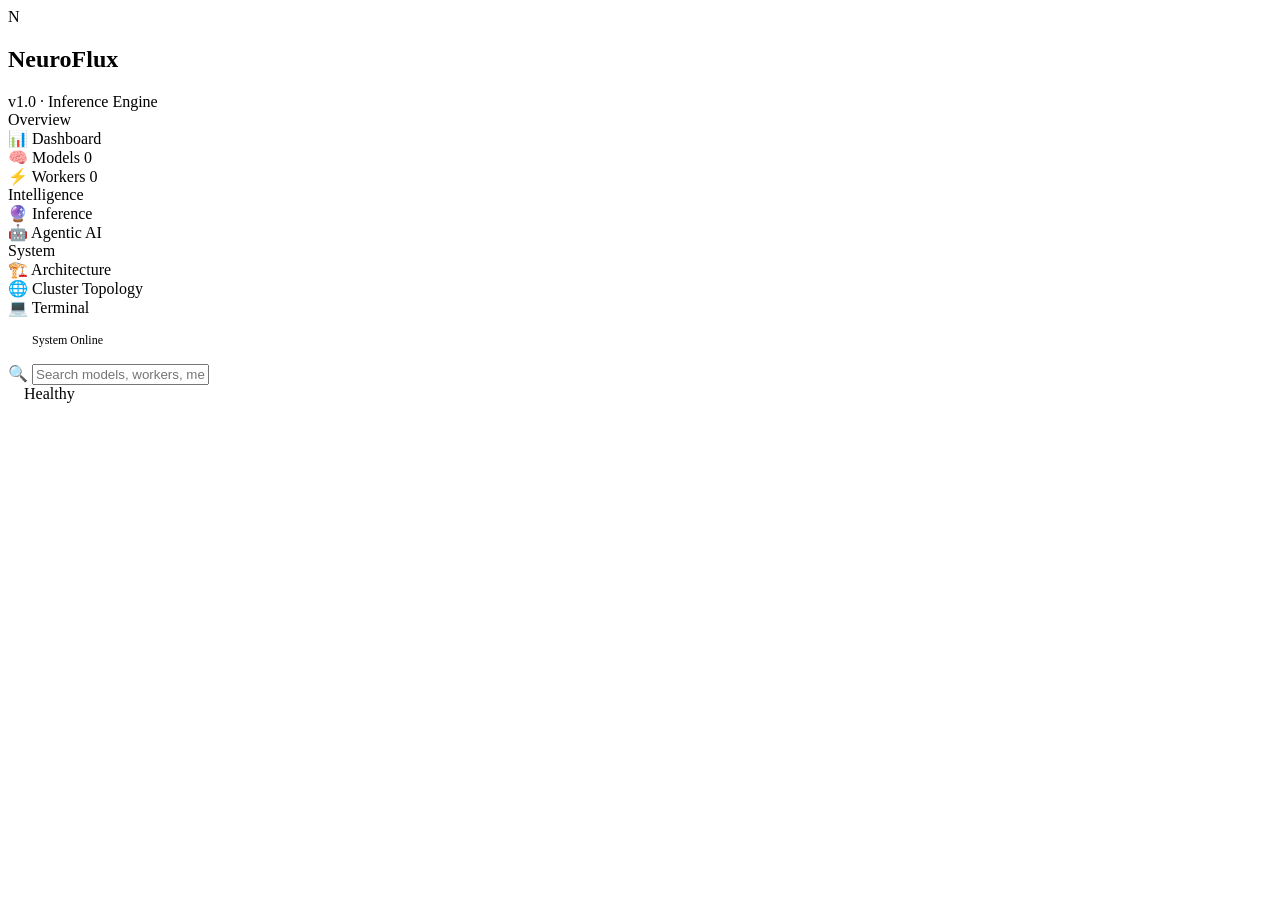
==== docs/index.html @ 250aa7cc "Add GitHub Pages deployment with live demo dashboard - Added mock/fallback data so the dashboard wor" ====
<!DOCTYPE html>
<html lang="en">
<head>
  <meta charset="UTF-8">
  <meta name="viewport" content="width=device-width, initial-scale=1.0">
  <title>NeuroFlux — Distributed AI Inference Engine</title>
  <link rel="preconnect" href="https://fonts.googleapis.com">
  <link href="https://fonts.googleapis.com/css2?family=Inter:wght@400;500;600;700;800&family=JetBrains+Mono:wght@400;500&display=swap" rel="stylesheet">
  <link rel="stylesheet" href="/static/css/dashboard.css">
</head>
<body>
<div class="app">
  <!-- Sidebar -->
  <aside class="sidebar" id="sidebar">
    <div class="logo">
      <div class="logo-icon">N</div>
      <div class="logo-text">
        <h2>NeuroFlux</h2>
        <span>v1.0 · Inference Engine</span>
      </div>
    </div>
    <nav class="nav">
      <div class="nav-section">Overview</div>
      <div class="nav-item active" data-page="dashboard">
        <span class="icon">📊</span> Dashboard
      </div>
      <div class="nav-item" data-page="models">
        <span class="icon">🧠</span> Models
        <span class="nav-badge" id="model-count">0</span>
      </div>
      <div class="nav-item" data-page="workers">
        <span class="icon">⚡</span> Workers
        <span class="nav-badge" id="worker-count">0</span>
      </div>

      <div class="nav-section">Intelligence</div>
      <div class="nav-item" data-page="inference">
        <span class="icon">🔮</span> Inference
      </div>
      <div class="nav-item" data-page="agents">
        <span class="icon">🤖</span> Agentic AI
      </div>

      <div class="nav-section">System</div>
      <div class="nav-item" data-page="architecture">
        <span class="icon">🏗️</span> Architecture
      </div>
      <div class="nav-item" data-page="topology">
        <span class="icon">🌐</span> Cluster Topology
      </div>
      <div class="nav-item" data-page="terminal">
        <span class="icon">💻</span> Terminal
      </div>
    </nav>
    <div style="padding: 16px; border-top: 1px solid var(--border);">
      <div style="display: flex; align-items: center; gap: 8px; font-size: 12px; color: var(--text-muted);">
        <span class="live-dot"></span> System Online
      </div>
    </div>
  </aside>

  <!-- Main -->
  <div class="main">
    <header class="topbar">
      <div style="display: flex; align-items: center; gap: 16px;">
        <button class="btn-secondary btn-sm" id="menu-toggle" style="display:none;">☰</button>
        <div class="search-wrap">
          <span class="search-icon">🔍</span>
          <input type="text" class="search-input" placeholder="Search models, workers, metrics...">
        </div>
      </div>
      <div style="display: flex; align-items: center; gap: 16px;">
        <span style="font-size: 12px; color: var(--text-muted);" id="clock"></span>
        <span class="badge healthy"><span class="badge-dot"></span> Healthy</span>
      </div>
    </header>

    <div class="content" id="content">
      <!-- Pages injected by JS -->
    </div>
  </div>
</div>

<script src="/static/js/app.js"></script>
</body>
</html>
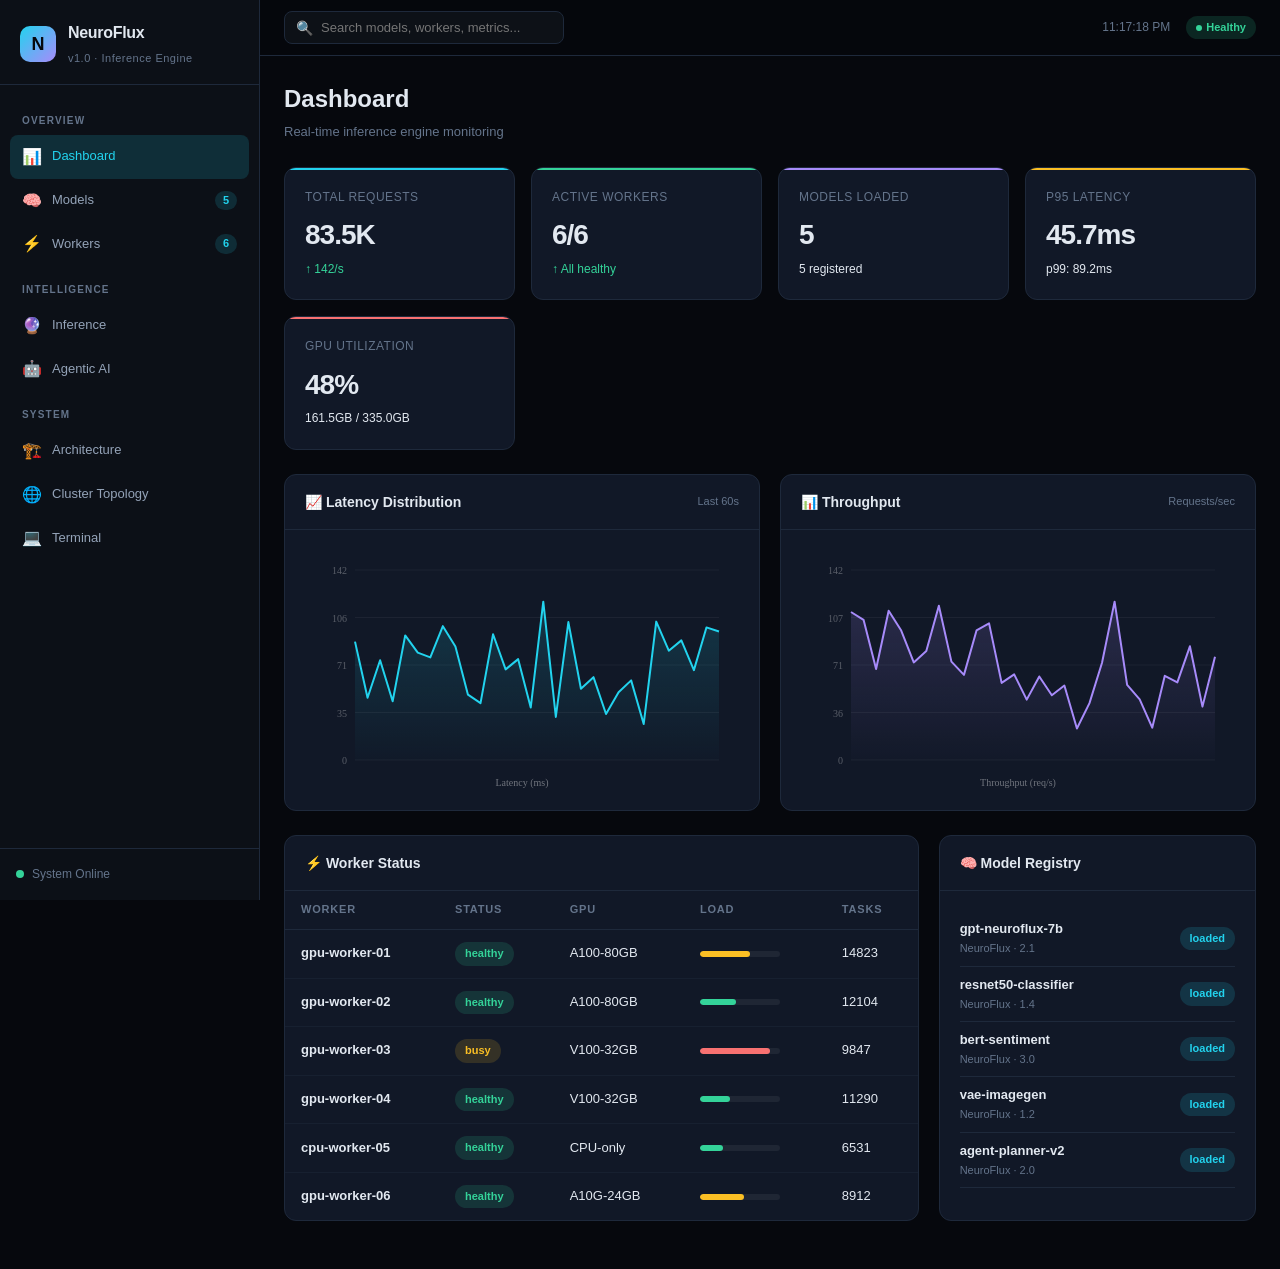
==== commit c148176f: "Fix GitHub Pages 404: use relative paths for CSS/JS GitHub Pages serves at /distributed-ai-platform/" ====
--- a/docs/index.html
+++ b/docs/index.html
@@ -6,7 +6,7 @@
   <title>NeuroFlux — Distributed AI Inference Engine</title>
   <link rel="preconnect" href="https://fonts.googleapis.com">
   <link href="https://fonts.googleapis.com/css2?family=Inter:wght@400;500;600;700;800&family=JetBrains+Mono:wght@400;500&display=swap" rel="stylesheet">
-  <link rel="stylesheet" href="/static/css/dashboard.css">
+  <link rel="stylesheet" href="static/css/dashboard.css">
 </head>
 <body>
 <div class="app">
@@ -81,6 +81,6 @@
   </div>
 </div>
 
-<script src="/static/js/app.js"></script>
+<script src="static/js/app.js"></script>
 </body>
 </html>
--- a/docs/static/css/dashboard.css
+++ b/docs/static/css/dashboard.css
@@ -0,0 +1,377 @@
+/* NeuroFlux Dashboard — Design System */
+:root {
+  --bg-primary: #06080d;
+  --bg-secondary: #0c1017;
+  --bg-card: #111827;
+  --bg-card-hover: #1a2234;
+  --bg-input: #0d1117;
+  --border: #1e293b;
+  --border-hover: #334155;
+  --text: #e2e8f0;
+  --text-dim: #94a3b8;
+  --text-muted: #64748b;
+  --accent: #22d3ee;
+  --accent-glow: rgba(34, 211, 238, 0.15);
+  --purple: #a78bfa;
+  --purple-glow: rgba(167, 139, 250, 0.15);
+  --green: #34d399;
+  --green-glow: rgba(52, 211, 153, 0.15);
+  --amber: #fbbf24;
+  --amber-glow: rgba(251, 191, 36, 0.15);
+  --red: #f87171;
+  --red-glow: rgba(248, 113, 113, 0.15);
+  --coral: #fb923c;
+  --pink: #f472b6;
+  --radius: 12px;
+  --radius-sm: 8px;
+  --radius-lg: 16px;
+  --shadow: 0 4px 24px rgba(0,0,0,0.3);
+  --font: 'Inter', -apple-system, BlinkMacSystemFont, sans-serif;
+  --mono: 'JetBrains Mono', 'Fira Code', monospace;
+  --transition: 0.2s cubic-bezier(0.4, 0, 0.2, 1);
+}
+
+* { margin: 0; padding: 0; box-sizing: border-box; }
+html { font-size: 14px; }
+body {
+  background: var(--bg-primary);
+  color: var(--text);
+  font-family: var(--font);
+  line-height: 1.6;
+  overflow-x: hidden;
+}
+
+/* Layout */
+.app { display: flex; min-height: 100vh; }
+.sidebar {
+  width: 260px;
+  background: var(--bg-secondary);
+  border-right: 1px solid var(--border);
+  display: flex;
+  flex-direction: column;
+  position: fixed;
+  top: 0;
+  left: 0;
+  bottom: 0;
+  z-index: 100;
+  transition: transform var(--transition);
+}
+.main {
+  flex: 1;
+  margin-left: 260px;
+  min-height: 100vh;
+}
+.topbar {
+  height: 56px;
+  border-bottom: 1px solid var(--border);
+  display: flex;
+  align-items: center;
+  justify-content: space-between;
+  padding: 0 24px;
+  background: rgba(6, 8, 13, 0.8);
+  backdrop-filter: blur(12px);
+  position: sticky;
+  top: 0;
+  z-index: 50;
+}
+.content { padding: 24px; max-width: 1400px; margin: 0 auto; }
+
+/* Sidebar */
+.logo {
+  padding: 20px 20px 16px;
+  display: flex;
+  align-items: center;
+  gap: 12px;
+  border-bottom: 1px solid var(--border);
+}
+.logo-icon {
+  width: 36px;
+  height: 36px;
+  background: linear-gradient(135deg, var(--accent), var(--purple));
+  border-radius: 10px;
+  display: flex;
+  align-items: center;
+  justify-content: center;
+  font-size: 18px;
+  font-weight: 800;
+  color: var(--bg-primary);
+}
+.logo-text h2 {
+  font-size: 16px;
+  font-weight: 700;
+  letter-spacing: -0.3px;
+  color: var(--text);
+}
+.logo-text span {
+  font-size: 11px;
+  color: var(--text-muted);
+  letter-spacing: 0.5px;
+}
+.nav { flex: 1; padding: 12px 10px; overflow-y: auto; }
+.nav-section {
+  font-size: 10px;
+  font-weight: 600;
+  letter-spacing: 1.2px;
+  text-transform: uppercase;
+  color: var(--text-muted);
+  padding: 16px 12px 6px;
+}
+.nav-item {
+  display: flex;
+  align-items: center;
+  gap: 10px;
+  padding: 9px 12px;
+  border-radius: var(--radius-sm);
+  color: var(--text-dim);
+  cursor: pointer;
+  transition: all var(--transition);
+  font-size: 13px;
+  font-weight: 500;
+}
+.nav-item:hover { background: rgba(255,255,255,0.04); color: var(--text); }
+.nav-item.active {
+  background: var(--accent-glow);
+  color: var(--accent);
+}
+.nav-item .icon { font-size: 16px; width: 20px; text-align: center; }
+.nav-badge {
+  margin-left: auto;
+  background: var(--accent-glow);
+  color: var(--accent);
+  font-size: 11px;
+  padding: 1px 8px;
+  border-radius: 10px;
+  font-weight: 600;
+}
+
+/* Stats grid */
+.stats-grid {
+  display: grid;
+  grid-template-columns: repeat(auto-fit, minmax(200px, 1fr));
+  gap: 16px;
+  margin-bottom: 24px;
+}
+.stat-card {
+  background: var(--bg-card);
+  border: 1px solid var(--border);
+  border-radius: var(--radius);
+  padding: 20px;
+  transition: all var(--transition);
+  position: relative;
+  overflow: hidden;
+}
+.stat-card::before {
+  content: '';
+  position: absolute;
+  top: 0;
+  left: 0;
+  right: 0;
+  height: 2px;
+}
+.stat-card.accent::before { background: var(--accent); }
+.stat-card.purple::before { background: var(--purple); }
+.stat-card.green::before { background: var(--green); }
+.stat-card.amber::before { background: var(--amber); }
+.stat-card.red::before { background: var(--red); }
+.stat-card:hover { border-color: var(--border-hover); transform: translateY(-2px); box-shadow: var(--shadow); }
+.stat-label { font-size: 12px; color: var(--text-muted); font-weight: 500; text-transform: uppercase; letter-spacing: 0.5px; }
+.stat-value { font-size: 28px; font-weight: 700; margin: 6px 0 2px; letter-spacing: -1px; }
+.stat-change { font-size: 12px; font-weight: 500; }
+.stat-change.up { color: var(--green); }
+.stat-change.down { color: var(--red); }
+
+/* Cards */
+.card {
+  background: var(--bg-card);
+  border: 1px solid var(--border);
+  border-radius: var(--radius);
+  overflow: hidden;
+}
+.card-header {
+  display: flex;
+  align-items: center;
+  justify-content: space-between;
+  padding: 16px 20px;
+  border-bottom: 1px solid var(--border);
+}
+.card-title {
+  font-size: 14px;
+  font-weight: 600;
+  display: flex;
+  align-items: center;
+  gap: 8px;
+}
+.card-body { padding: 20px; }
+.card-actions { display: flex; gap: 8px; }
+
+/* Grid layouts */
+.grid-2 { display: grid; grid-template-columns: 1fr 1fr; gap: 20px; margin-bottom: 24px; }
+.grid-3 { display: grid; grid-template-columns: 1fr 1fr 1fr; gap: 20px; margin-bottom: 24px; }
+.grid-auto { display: grid; grid-template-columns: 2fr 1fr; gap: 20px; margin-bottom: 24px; }
+
+/* Tables */
+.table { width: 100%; border-collapse: collapse; }
+.table th {
+  text-align: left;
+  padding: 10px 16px;
+  font-size: 11px;
+  font-weight: 600;
+  text-transform: uppercase;
+  letter-spacing: 0.8px;
+  color: var(--text-muted);
+  border-bottom: 1px solid var(--border);
+}
+.table td {
+  padding: 12px 16px;
+  font-size: 13px;
+  border-bottom: 1px solid rgba(30, 41, 59, 0.5);
+}
+.table tr:hover td { background: rgba(255,255,255,0.02); }
+.table tr:last-child td { border-bottom: none; }
+
+/* Badges */
+.badge {
+  display: inline-flex;
+  align-items: center;
+  gap: 4px;
+  padding: 3px 10px;
+  border-radius: 20px;
+  font-size: 11px;
+  font-weight: 600;
+}
+.badge.healthy { background: var(--green-glow); color: var(--green); }
+.badge.busy { background: var(--amber-glow); color: var(--amber); }
+.badge.draining { background: var(--purple-glow); color: var(--purple); }
+.badge.offline { background: var(--red-glow); color: var(--red); }
+.badge.loaded { background: var(--accent-glow); color: var(--accent); }
+.badge.model { background: rgba(255,255,255,0.06); color: var(--text-dim); font-size: 10px; }
+.badge-dot { width: 6px; height: 6px; border-radius: 50%; background: currentColor; }
+
+/* Buttons */
+.btn {
+  padding: 8px 18px;
+  border-radius: var(--radius-sm);
+  font-size: 13px;
+  font-weight: 600;
+  cursor: pointer;
+  transition: all var(--transition);
+  font-family: var(--font);
+  border: none;
+  display: inline-flex;
+  align-items: center;
+  gap: 6px;
+}
+.btn-primary { background: var(--accent); color: var(--bg-primary); }
+.btn-primary:hover { box-shadow: 0 4px 16px var(--accent-glow); transform: translateY(-1px); }
+.btn-secondary { background: rgba(255,255,255,0.06); color: var(--text); border: 1px solid var(--border); }
+.btn-secondary:hover { border-color: var(--border-hover); background: rgba(255,255,255,0.08); }
+.btn-sm { padding: 5px 12px; font-size: 12px; }
+
+/* Charts */
+.chart-container {
+  width: 100%;
+  height: 240px;
+  position: relative;
+}
+canvas { width: 100% !important; height: 100% !important; }
+
+/* Progress bars */
+.progress { height: 6px; background: rgba(255,255,255,0.06); border-radius: 3px; overflow: hidden; }
+.progress-fill { height: 100%; border-radius: 3px; transition: width 0.6s ease; }
+.progress-fill.accent { background: var(--accent); }
+.progress-fill.purple { background: var(--purple); }
+.progress-fill.green { background: var(--green); }
+.progress-fill.amber { background: var(--amber); }
+.progress-fill.red { background: var(--red); }
+
+/* Topology */
+.topology-view {
+  min-height: 300px;
+  position: relative;
+  background: radial-gradient(circle at 50% 50%, rgba(34,211,238,0.03) 0%, transparent 70%);
+}
+
+/* Code */
+.code-block {
+  background: var(--bg-input);
+  border: 1px solid var(--border);
+  border-radius: var(--radius-sm);
+  padding: 16px;
+  font-family: var(--mono);
+  font-size: 12px;
+  line-height: 1.8;
+  overflow-x: auto;
+  color: var(--text-dim);
+}
+
+/* Architecture */
+.arch-layer {
+  padding: 16px 20px;
+  border-left: 3px solid;
+  margin-bottom: 12px;
+  border-radius: 0 var(--radius-sm) var(--radius-sm) 0;
+  background: var(--bg-card);
+}
+.arch-layer .layer-name { font-weight: 600; font-size: 14px; margin-bottom: 6px; }
+.arch-layer .layer-components { font-size: 12px; color: var(--text-dim); }
+
+/* Animations */
+@keyframes pulse { 0%, 100% { opacity: 1; } 50% { opacity: 0.5; } }
+@keyframes fadeIn { from { opacity: 0; transform: translateY(8px); } to { opacity: 1; transform: translateY(0); } }
+.fade-in { animation: fadeIn 0.4s ease-out; }
+.pulse { animation: pulse 2s ease-in-out infinite; }
+
+/* Live indicator */
+.live-dot {
+  width: 8px;
+  height: 8px;
+  border-radius: 50%;
+  background: var(--green);
+  display: inline-block;
+  animation: pulse 1.5s infinite;
+}
+
+/* Search */
+.search-input {
+  background: var(--bg-input);
+  border: 1px solid var(--border);
+  border-radius: var(--radius-sm);
+  padding: 8px 14px 8px 36px;
+  color: var(--text);
+  font-size: 13px;
+  width: 280px;
+  outline: none;
+  font-family: var(--font);
+  transition: border-color var(--transition);
+}
+.search-input:focus { border-color: var(--accent); }
+.search-wrap { position: relative; }
+.search-icon { position: absolute; left: 12px; top: 50%; transform: translateY(-50%); color: var(--text-muted); font-size: 14px; }
+
+/* Terminal */
+.terminal {
+  background: #000;
+  border-radius: var(--radius-sm);
+  padding: 16px;
+  font-family: var(--mono);
+  font-size: 12px;
+  max-height: 300px;
+  overflow-y: auto;
+}
+.terminal-line { margin-bottom: 2px; }
+.terminal-prompt { color: var(--accent); }
+.terminal-output { color: var(--text-dim); }
+.terminal-error { color: var(--red); }
+.terminal-success { color: var(--green); }
+
+/* Responsive */
+@media (max-width: 1200px) {
+  .grid-2, .grid-3, .grid-auto { grid-template-columns: 1fr; }
+}
+@media (max-width: 768px) {
+  .sidebar { transform: translateX(-100%); }
+  .sidebar.open { transform: translateX(0); }
+  .main { margin-left: 0; }
+  .stats-grid { grid-template-columns: repeat(2, 1fr); }
+  .content { padding: 16px; }
+}
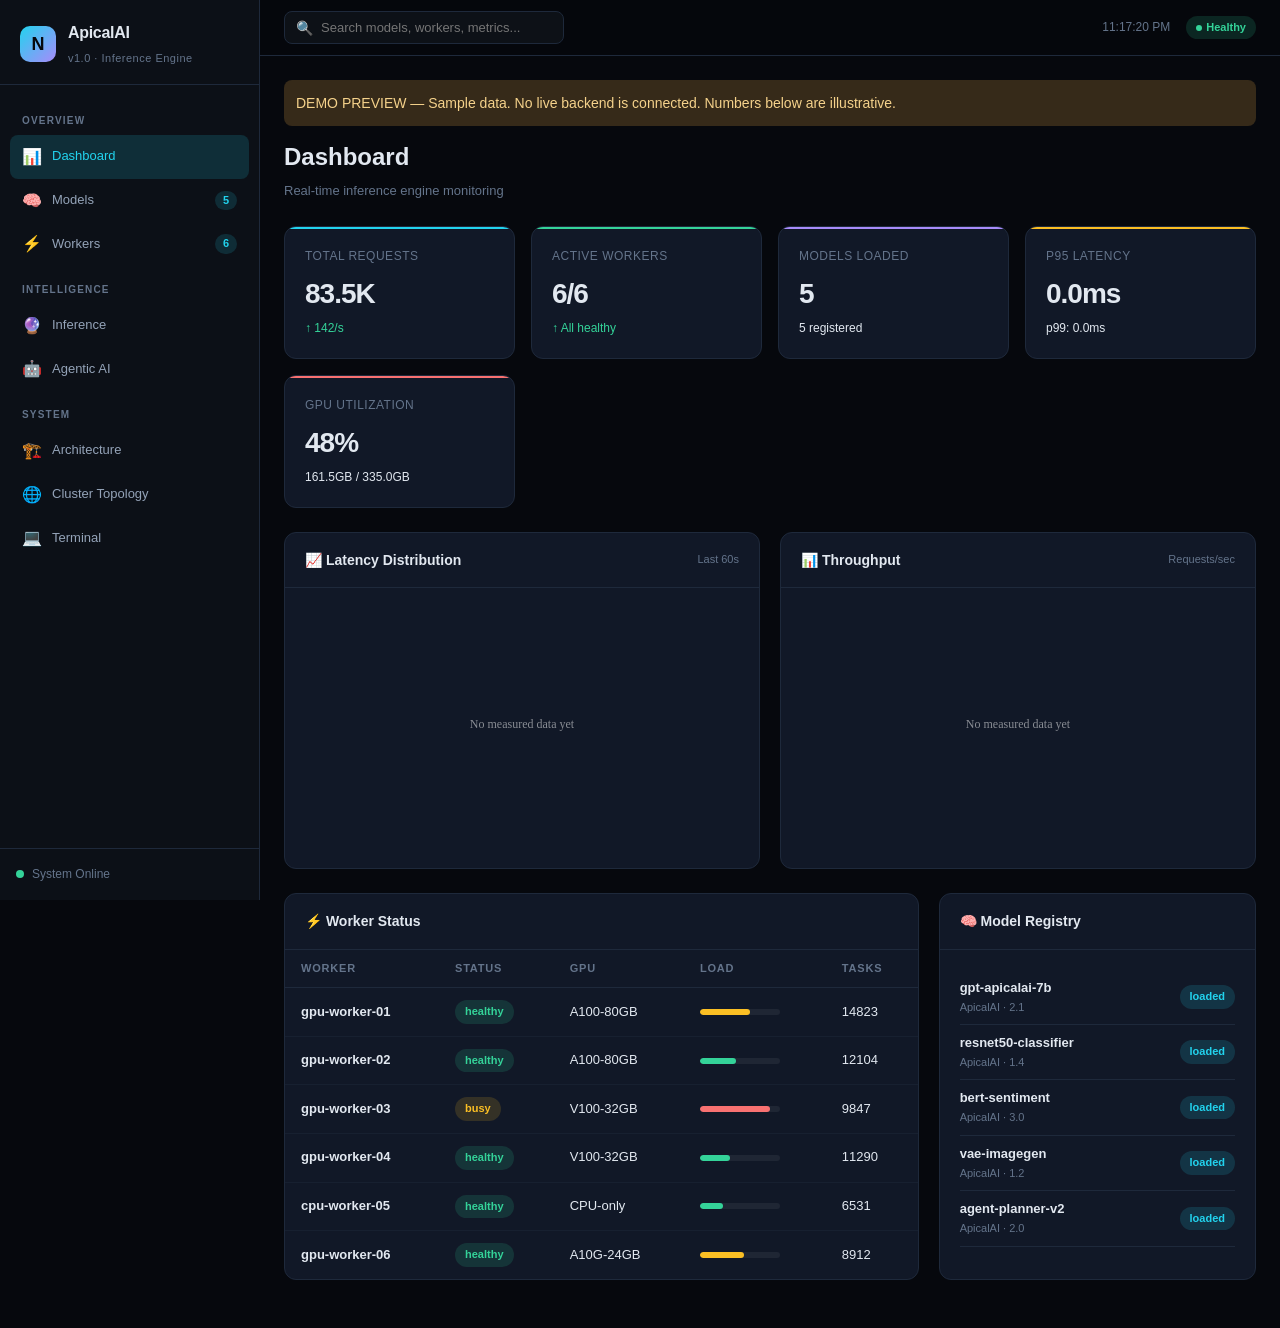
==== commit 56920934: "Rename project from NeuroFlux to ApicalAI Replace all references to NeuroFlux/neuroflux/NEUROFLUX ac" ====
--- a/docs/index.html
+++ b/docs/index.html
@@ -3,7 +3,7 @@
 <head>
   <meta charset="UTF-8">
   <meta name="viewport" content="width=device-width, initial-scale=1.0">
-  <title>NeuroFlux — Distributed AI Inference Engine</title>
+  <title>ApicalAI — Distributed AI Inference Engine</title>
   <link rel="preconnect" href="https://fonts.googleapis.com">
   <link href="https://fonts.googleapis.com/css2?family=Inter:wght@400;500;600;700;800&family=JetBrains+Mono:wght@400;500&display=swap" rel="stylesheet">
   <link rel="stylesheet" href="static/css/dashboard.css">
@@ -15,7 +15,7 @@
     <div class="logo">
       <div class="logo-icon">N</div>
       <div class="logo-text">
-        <h2>NeuroFlux</h2>
+        <h2>ApicalAI</h2>
         <span>v1.0 · Inference Engine</span>
       </div>
     </div>
--- a/docs/static/css/dashboard.css
+++ b/docs/static/css/dashboard.css
@@ -1,4 +1,4 @@
-/* NeuroFlux Dashboard — Design System */
+/* ApicalAI Dashboard — Design System */
 :root {
   --bg-primary: #06080d;
   --bg-secondary: #0c1017;
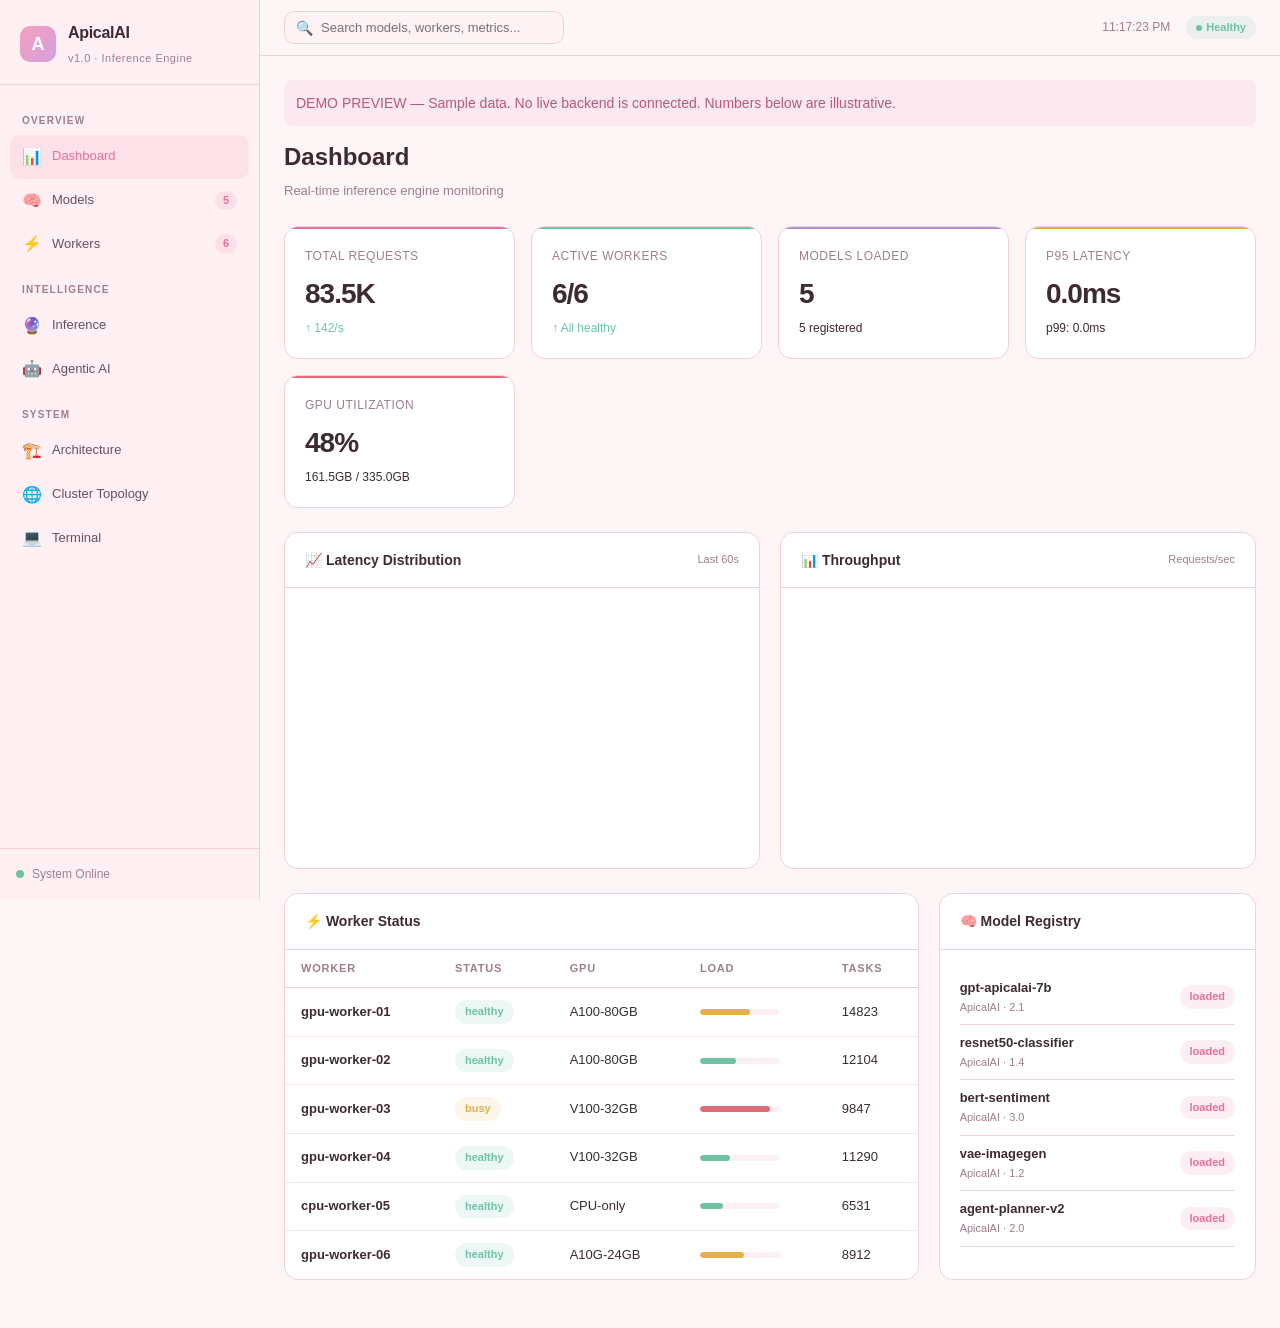
==== commit 39b19baf: "Redesign dashboard with soft baby pink palette Replace dark cyberpunk theme with light, soft pastel " ====
--- a/docs/index.html
+++ b/docs/index.html
@@ -13,7 +13,7 @@
   <!-- Sidebar -->
   <aside class="sidebar" id="sidebar">
     <div class="logo">
-      <div class="logo-icon">N</div>
+      <div class="logo-icon">A</div>
       <div class="logo-text">
         <h2>ApicalAI</h2>
         <span>v1.0 · Inference Engine</span>
--- a/docs/static/css/dashboard.css
+++ b/docs/static/css/dashboard.css
@@ -1,31 +1,31 @@
 /* ApicalAI Dashboard — Design System */
 :root {
-  --bg-primary: #06080d;
-  --bg-secondary: #0c1017;
-  --bg-card: #111827;
-  --bg-card-hover: #1a2234;
-  --bg-input: #0d1117;
-  --border: #1e293b;
-  --border-hover: #334155;
-  --text: #e2e8f0;
-  --text-dim: #94a3b8;
-  --text-muted: #64748b;
-  --accent: #22d3ee;
-  --accent-glow: rgba(34, 211, 238, 0.15);
-  --purple: #a78bfa;
-  --purple-glow: rgba(167, 139, 250, 0.15);
-  --green: #34d399;
-  --green-glow: rgba(52, 211, 153, 0.15);
-  --amber: #fbbf24;
-  --amber-glow: rgba(251, 191, 36, 0.15);
-  --red: #f87171;
-  --red-glow: rgba(248, 113, 113, 0.15);
-  --coral: #fb923c;
-  --pink: #f472b6;
-  --radius: 12px;
-  --radius-sm: 8px;
-  --radius-lg: 16px;
-  --shadow: 0 4px 24px rgba(0,0,0,0.3);
+  --bg-primary: #fef5f7;
+  --bg-secondary: #fff0f3;
+  --bg-card: #ffffff;
+  --bg-card-hover: #fff5f7;
+  --bg-input: #fdf2f4;
+  --border: #f5d0d8;
+  --border-hover: #e8a8b8;
+  --text: #3d2a33;
+  --text-dim: #6b4f5a;
+  --text-muted: #9e7f8a;
+  --accent: #e8709a;
+  --accent-glow: rgba(232, 112, 154, 0.12);
+  --purple: #b48ed2;
+  --purple-glow: rgba(180, 142, 210, 0.12);
+  --green: #6cc4a1;
+  --green-glow: rgba(108, 196, 161, 0.12);
+  --amber: #e4b04e;
+  --amber-glow: rgba(228, 176, 78, 0.12);
+  --red: #e06b7a;
+  --red-glow: rgba(224, 107, 122, 0.12);
+  --coral: #e8926a;
+  --pink: #e8709a;
+  --radius: 14px;
+  --radius-sm: 10px;
+  --radius-lg: 18px;
+  --shadow: 0 4px 24px rgba(180, 120, 140, 0.1);
   --font: 'Inter', -apple-system, BlinkMacSystemFont, sans-serif;
   --mono: 'JetBrains Mono', 'Fira Code', monospace;
   --transition: 0.2s cubic-bezier(0.4, 0, 0.2, 1);
@@ -68,7 +68,7 @@
   align-items: center;
   justify-content: space-between;
   padding: 0 24px;
-  background: rgba(6, 8, 13, 0.8);
+  background: rgba(254, 245, 247, 0.85);
   backdrop-filter: blur(12px);
   position: sticky;
   top: 0;
@@ -87,14 +87,14 @@
 .logo-icon {
   width: 36px;
   height: 36px;
-  background: linear-gradient(135deg, var(--accent), var(--purple));
+  background: linear-gradient(135deg, #f5a0bc, #d4a0e0);
   border-radius: 10px;
   display: flex;
   align-items: center;
   justify-content: center;
   font-size: 18px;
   font-weight: 800;
-  color: var(--bg-primary);
+  color: #fff;
 }
 .logo-text h2 {
   font-size: 16px;
@@ -128,7 +128,7 @@
   font-size: 13px;
   font-weight: 500;
 }
-.nav-item:hover { background: rgba(255,255,255,0.04); color: var(--text); }
+.nav-item:hover { background: rgba(232, 112, 154, 0.08); color: var(--text); }
 .nav-item.active {
   background: var(--accent-glow);
   color: var(--accent);
@@ -224,9 +224,9 @@
 .table td {
   padding: 12px 16px;
   font-size: 13px;
-  border-bottom: 1px solid rgba(30, 41, 59, 0.5);
-}
-.table tr:hover td { background: rgba(255,255,255,0.02); }
+  border-bottom: 1px solid rgba(245, 208, 216, 0.5);
+}
+.table tr:hover td { background: rgba(232, 112, 154, 0.04); }
 .table tr:last-child td { border-bottom: none; }
 
 /* Badges */
@@ -244,7 +244,7 @@
 .badge.draining { background: var(--purple-glow); color: var(--purple); }
 .badge.offline { background: var(--red-glow); color: var(--red); }
 .badge.loaded { background: var(--accent-glow); color: var(--accent); }
-.badge.model { background: rgba(255,255,255,0.06); color: var(--text-dim); font-size: 10px; }
+.badge.model { background: rgba(232, 112, 154, 0.06); color: var(--text-dim); font-size: 10px; }
 .badge-dot { width: 6px; height: 6px; border-radius: 50%; background: currentColor; }
 
 /* Buttons */
@@ -261,10 +261,10 @@
   align-items: center;
   gap: 6px;
 }
-.btn-primary { background: var(--accent); color: var(--bg-primary); }
+.btn-primary { background: var(--accent); color: #fff; }
 .btn-primary:hover { box-shadow: 0 4px 16px var(--accent-glow); transform: translateY(-1px); }
-.btn-secondary { background: rgba(255,255,255,0.06); color: var(--text); border: 1px solid var(--border); }
-.btn-secondary:hover { border-color: var(--border-hover); background: rgba(255,255,255,0.08); }
+.btn-secondary { background: rgba(232, 112, 154, 0.06); color: var(--text); border: 1px solid var(--border); }
+.btn-secondary:hover { border-color: var(--border-hover); background: rgba(232, 112, 154, 0.1); }
 .btn-sm { padding: 5px 12px; font-size: 12px; }
 
 /* Charts */
@@ -276,7 +276,7 @@
 canvas { width: 100% !important; height: 100% !important; }
 
 /* Progress bars */
-.progress { height: 6px; background: rgba(255,255,255,0.06); border-radius: 3px; overflow: hidden; }
+.progress { height: 6px; background: rgba(232, 112, 154, 0.1); border-radius: 3px; overflow: hidden; }
 .progress-fill { height: 100%; border-radius: 3px; transition: width 0.6s ease; }
 .progress-fill.accent { background: var(--accent); }
 .progress-fill.purple { background: var(--purple); }
@@ -288,7 +288,7 @@
 .topology-view {
   min-height: 300px;
   position: relative;
-  background: radial-gradient(circle at 50% 50%, rgba(34,211,238,0.03) 0%, transparent 70%);
+  background: radial-gradient(circle at 50% 50%, rgba(232,112,154,0.06) 0%, transparent 70%);
 }
 
 /* Code */
@@ -350,7 +350,7 @@
 
 /* Terminal */
 .terminal {
-  background: #000;
+  background: #2d1f25;
   border-radius: var(--radius-sm);
   padding: 16px;
   font-family: var(--mono);
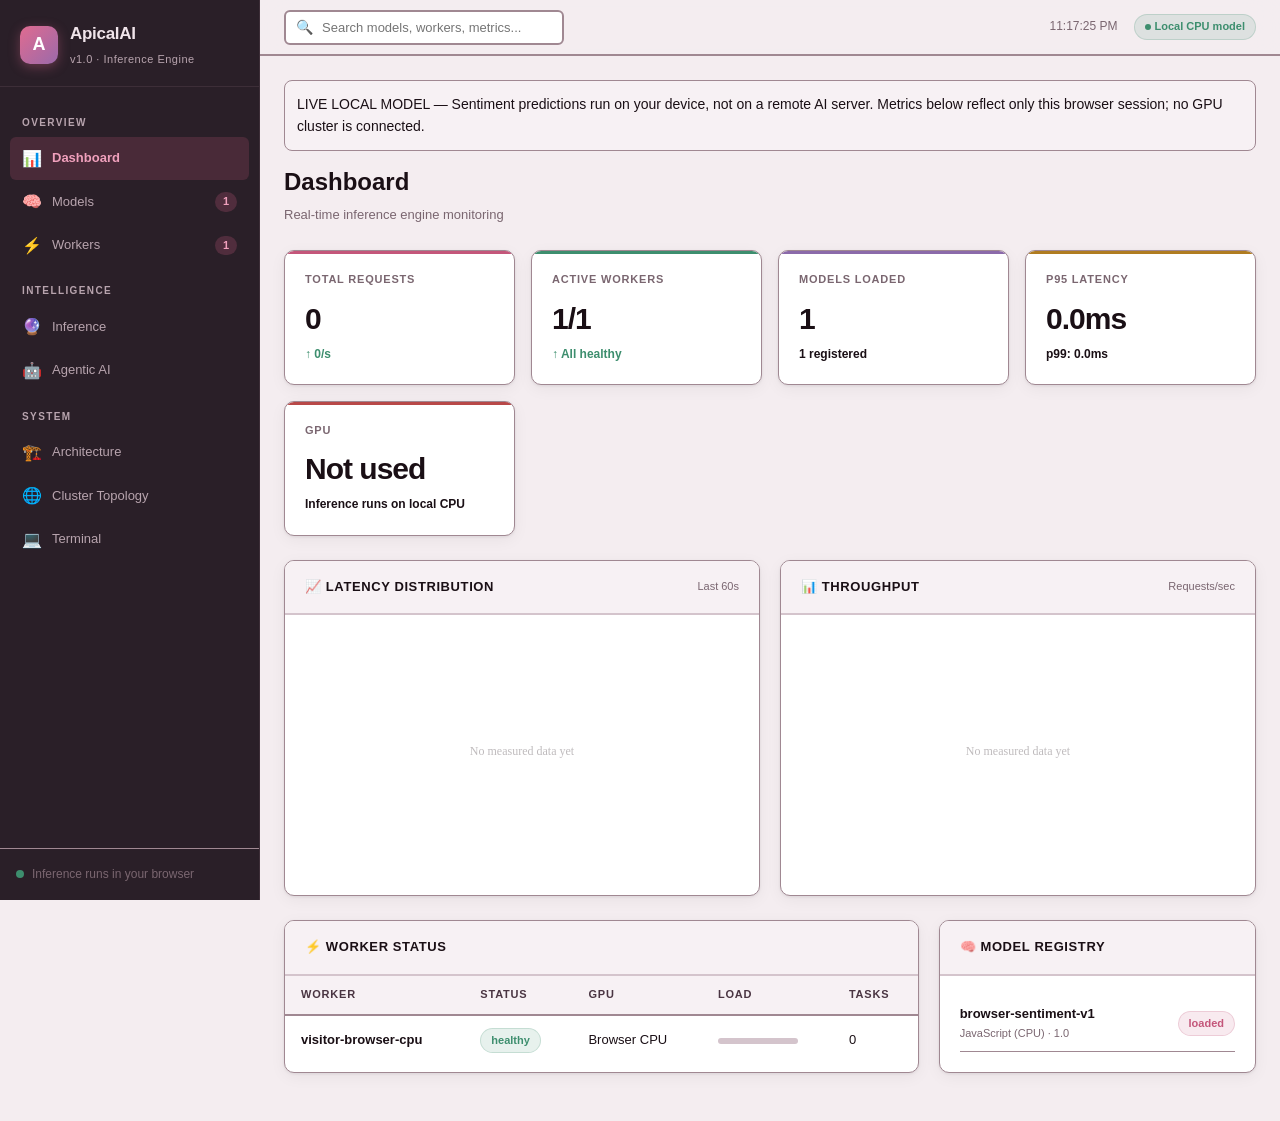
==== commit 83718584: "Load browser inference runtime before dashboard and display truthful status" ====
--- a/docs/index.html
+++ b/docs/index.html
@@ -54,7 +54,7 @@
     </nav>
     <div style="padding: 16px; border-top: 1px solid var(--border);">
       <div style="display: flex; align-items: center; gap: 8px; font-size: 12px; color: var(--text-muted);">
-        <span class="live-dot"></span> System Online
+        <span class="live-dot"></span> <span id="sidebar-status">Loading inference runtime</span>
       </div>
     </div>
   </aside>
@@ -71,7 +71,7 @@
       </div>
       <div style="display: flex; align-items: center; gap: 16px;">
         <span style="font-size: 12px; color: var(--text-muted);" id="clock"></span>
-        <span class="badge healthy"><span class="badge-dot"></span> Healthy</span>
+        <span class="badge healthy"><span class="badge-dot"></span> <span id="connection-status">Checking connection</span></span>
       </div>
     </header>
 
@@ -81,6 +81,7 @@
   </div>
 </div>
 
+<script src="static/js/browser_model.js"></script>
 <script src="static/js/app.js"></script>
 </body>
 </html>
--- a/docs/static/css/dashboard.css
+++ b/docs/static/css/dashboard.css
@@ -1,31 +1,36 @@
 /* ApicalAI Dashboard — Design System */
 :root {
-  --bg-primary: #fef5f7;
-  --bg-secondary: #fff0f3;
+  --bg-primary: #f4edf0;
+  --bg-secondary: #2a1f28;
   --bg-card: #ffffff;
-  --bg-card-hover: #fff5f7;
-  --bg-input: #fdf2f4;
-  --border: #f5d0d8;
-  --border-hover: #e8a8b8;
-  --text: #3d2a33;
-  --text-dim: #6b4f5a;
-  --text-muted: #9e7f8a;
-  --accent: #e8709a;
-  --accent-glow: rgba(232, 112, 154, 0.12);
-  --purple: #b48ed2;
-  --purple-glow: rgba(180, 142, 210, 0.12);
-  --green: #6cc4a1;
-  --green-glow: rgba(108, 196, 161, 0.12);
-  --amber: #e4b04e;
-  --amber-glow: rgba(228, 176, 78, 0.12);
-  --red: #e06b7a;
-  --red-glow: rgba(224, 107, 122, 0.12);
-  --coral: #e8926a;
-  --pink: #e8709a;
-  --radius: 14px;
-  --radius-sm: 10px;
-  --radius-lg: 18px;
-  --shadow: 0 4px 24px rgba(180, 120, 140, 0.1);
+  --bg-card-hover: #fdf8fa;
+  --bg-input: #f7f1f4;
+  --border: #a08892;
+  --border-light: #d4c4cc;
+  --border-hover: #8a6e7e;
+  --text: #1a0f15;
+  --text-dim: #4a3542;
+  --text-muted: #7a6670;
+  --text-on-dark: #f0e4ea;
+  --text-dim-on-dark: #b8a4ae;
+  --accent: #c4567a;
+  --accent-bold: #a8305a;
+  --accent-glow: rgba(196, 86, 122, 0.12);
+  --purple: #8b6aaa;
+  --purple-glow: rgba(139, 106, 170, 0.12);
+  --green: #3d8e6e;
+  --green-glow: rgba(61, 142, 110, 0.12);
+  --amber: #b07c20;
+  --amber-glow: rgba(176, 124, 32, 0.12);
+  --red: #b84848;
+  --red-glow: rgba(184, 72, 72, 0.12);
+  --coral: #b86a42;
+  --pink: #c4567a;
+  --radius: 10px;
+  --radius-sm: 6px;
+  --radius-lg: 14px;
+  --shadow: 0 1px 3px rgba(26, 15, 21, 0.08), 0 4px 16px rgba(26, 15, 21, 0.05);
+  --shadow-lg: 0 4px 12px rgba(26, 15, 21, 0.1), 0 16px 40px rgba(26, 15, 21, 0.08);
   --font: 'Inter', -apple-system, BlinkMacSystemFont, sans-serif;
   --mono: 'JetBrains Mono', 'Fira Code', monospace;
   --transition: 0.2s cubic-bezier(0.4, 0, 0.2, 1);
@@ -39,6 +44,8 @@
   font-family: var(--font);
   line-height: 1.6;
   overflow-x: hidden;
+  -webkit-font-smoothing: antialiased;
+  -moz-osx-font-smoothing: grayscale;
 }
 
 /* Layout */
@@ -46,7 +53,7 @@
 .sidebar {
   width: 260px;
   background: var(--bg-secondary);
-  border-right: 1px solid var(--border);
+  border-right: 1px solid #3d2e38;
   display: flex;
   flex-direction: column;
   position: fixed;
@@ -63,13 +70,14 @@
 }
 .topbar {
   height: 56px;
-  border-bottom: 1px solid var(--border);
+  border-bottom: 2px solid var(--border);
   display: flex;
   align-items: center;
   justify-content: space-between;
   padding: 0 24px;
-  background: rgba(254, 245, 247, 0.85);
-  backdrop-filter: blur(12px);
+  background: rgba(244, 237, 240, 0.92);
+  backdrop-filter: blur(16px);
+  -webkit-backdrop-filter: blur(16px);
   position: sticky;
   top: 0;
   z-index: 50;
@@ -82,12 +90,12 @@
   display: flex;
   align-items: center;
   gap: 12px;
-  border-bottom: 1px solid var(--border);
+  border-bottom: 1px solid #3d2e38;
 }
 .logo-icon {
-  width: 36px;
-  height: 36px;
-  background: linear-gradient(135deg, #f5a0bc, #d4a0e0);
+  width: 38px;
+  height: 38px;
+  background: linear-gradient(135deg, #e06b90, #9b6aaa);
   border-radius: 10px;
   display: flex;
   align-items: center;
@@ -95,25 +103,26 @@
   font-size: 18px;
   font-weight: 800;
   color: #fff;
+  box-shadow: 0 3px 12px rgba(224, 107, 144, 0.35);
 }
 .logo-text h2 {
-  font-size: 16px;
-  font-weight: 700;
+  font-size: 17px;
+  font-weight: 800;
   letter-spacing: -0.3px;
-  color: var(--text);
+  color: var(--text-on-dark);
 }
 .logo-text span {
   font-size: 11px;
-  color: var(--text-muted);
+  color: var(--text-dim-on-dark);
   letter-spacing: 0.5px;
 }
 .nav { flex: 1; padding: 12px 10px; overflow-y: auto; }
 .nav-section {
   font-size: 10px;
-  font-weight: 600;
-  letter-spacing: 1.2px;
+  font-weight: 700;
+  letter-spacing: 1.4px;
   text-transform: uppercase;
-  color: var(--text-muted);
+  color: var(--text-dim-on-dark);
   padding: 16px 12px 6px;
 }
 .nav-item {
@@ -122,22 +131,23 @@
   gap: 10px;
   padding: 9px 12px;
   border-radius: var(--radius-sm);
-  color: var(--text-dim);
+  color: var(--text-dim-on-dark);
   cursor: pointer;
   transition: all var(--transition);
   font-size: 13px;
   font-weight: 500;
 }
-.nav-item:hover { background: rgba(232, 112, 154, 0.08); color: var(--text); }
+.nav-item:hover { background: rgba(255, 255, 255, 0.07); color: var(--text-on-dark); }
 .nav-item.active {
-  background: var(--accent-glow);
-  color: var(--accent);
+  background: rgba(196, 86, 122, 0.2);
+  color: #f0a0bc;
+  font-weight: 600;
 }
 .nav-item .icon { font-size: 16px; width: 20px; text-align: center; }
 .nav-badge {
   margin-left: auto;
-  background: var(--accent-glow);
-  color: var(--accent);
+  background: rgba(196, 86, 122, 0.25);
+  color: #f0a0bc;
   font-size: 11px;
   padding: 1px 8px;
   border-radius: 10px;
@@ -159,6 +169,7 @@
   transition: all var(--transition);
   position: relative;
   overflow: hidden;
+  box-shadow: var(--shadow);
 }
 .stat-card::before {
   content: '';
@@ -166,17 +177,17 @@
   top: 0;
   left: 0;
   right: 0;
-  height: 2px;
+  height: 3px;
 }
 .stat-card.accent::before { background: var(--accent); }
 .stat-card.purple::before { background: var(--purple); }
 .stat-card.green::before { background: var(--green); }
 .stat-card.amber::before { background: var(--amber); }
 .stat-card.red::before { background: var(--red); }
-.stat-card:hover { border-color: var(--border-hover); transform: translateY(-2px); box-shadow: var(--shadow); }
-.stat-label { font-size: 12px; color: var(--text-muted); font-weight: 500; text-transform: uppercase; letter-spacing: 0.5px; }
-.stat-value { font-size: 28px; font-weight: 700; margin: 6px 0 2px; letter-spacing: -1px; }
-.stat-change { font-size: 12px; font-weight: 500; }
+.stat-card:hover { border-color: var(--border-hover); transform: translateY(-2px); box-shadow: var(--shadow-lg); }
+.stat-label { font-size: 11px; color: var(--text-muted); font-weight: 700; text-transform: uppercase; letter-spacing: 0.8px; }
+.stat-value { font-size: 30px; font-weight: 800; margin: 6px 0 2px; letter-spacing: -1px; color: var(--text); }
+.stat-change { font-size: 12px; font-weight: 600; }
 .stat-change.up { color: var(--green); }
 .stat-change.down { color: var(--red); }
 
@@ -186,17 +197,22 @@
   border: 1px solid var(--border);
   border-radius: var(--radius);
   overflow: hidden;
+  box-shadow: var(--shadow);
 }
 .card-header {
   display: flex;
   align-items: center;
   justify-content: space-between;
   padding: 16px 20px;
-  border-bottom: 1px solid var(--border);
+  border-bottom: 2px solid var(--border-light);
+  background: var(--bg-input);
 }
 .card-title {
-  font-size: 14px;
-  font-weight: 600;
+  font-size: 13px;
+  font-weight: 700;
+  text-transform: uppercase;
+  letter-spacing: 0.6px;
+  color: var(--text);
   display: flex;
   align-items: center;
   gap: 8px;
@@ -215,18 +231,20 @@
   text-align: left;
   padding: 10px 16px;
   font-size: 11px;
-  font-weight: 600;
+  font-weight: 700;
   text-transform: uppercase;
   letter-spacing: 0.8px;
-  color: var(--text-muted);
-  border-bottom: 1px solid var(--border);
+  color: var(--text-dim);
+  border-bottom: 2px solid var(--border);
+  background: var(--bg-input);
 }
 .table td {
   padding: 12px 16px;
   font-size: 13px;
-  border-bottom: 1px solid rgba(245, 208, 216, 0.5);
-}
-.table tr:hover td { background: rgba(232, 112, 154, 0.04); }
+  font-weight: 500;
+  border-bottom: 1px solid var(--border-light);
+}
+.table tr:hover td { background: rgba(196, 86, 122, 0.04); }
 .table tr:last-child td { border-bottom: none; }
 
 /* Badges */
@@ -237,14 +255,15 @@
   padding: 3px 10px;
   border-radius: 20px;
   font-size: 11px;
-  font-weight: 600;
-}
-.badge.healthy { background: var(--green-glow); color: var(--green); }
-.badge.busy { background: var(--amber-glow); color: var(--amber); }
-.badge.draining { background: var(--purple-glow); color: var(--purple); }
-.badge.offline { background: var(--red-glow); color: var(--red); }
-.badge.loaded { background: var(--accent-glow); color: var(--accent); }
-.badge.model { background: rgba(232, 112, 154, 0.06); color: var(--text-dim); font-size: 10px; }
+  font-weight: 700;
+  border: 1px solid transparent;
+}
+.badge.healthy { background: var(--green-glow); color: var(--green); border-color: rgba(61, 142, 110, 0.2); }
+.badge.busy { background: var(--amber-glow); color: var(--amber); border-color: rgba(176, 124, 32, 0.2); }
+.badge.draining { background: var(--purple-glow); color: var(--purple); border-color: rgba(139, 106, 170, 0.2); }
+.badge.offline { background: var(--red-glow); color: var(--red); border-color: rgba(184, 72, 72, 0.2); }
+.badge.loaded { background: var(--accent-glow); color: var(--accent); border-color: rgba(196, 86, 122, 0.2); }
+.badge.model { background: var(--bg-primary); color: var(--text-dim); font-size: 10px; border-color: var(--border-light); }
 .badge-dot { width: 6px; height: 6px; border-radius: 50%; background: currentColor; }
 
 /* Buttons */
@@ -252,7 +271,7 @@
   padding: 8px 18px;
   border-radius: var(--radius-sm);
   font-size: 13px;
-  font-weight: 600;
+  font-weight: 700;
   cursor: pointer;
   transition: all var(--transition);
   font-family: var(--font);
@@ -261,10 +280,10 @@
   align-items: center;
   gap: 6px;
 }
-.btn-primary { background: var(--accent); color: #fff; }
-.btn-primary:hover { box-shadow: 0 4px 16px var(--accent-glow); transform: translateY(-1px); }
-.btn-secondary { background: rgba(232, 112, 154, 0.06); color: var(--text); border: 1px solid var(--border); }
-.btn-secondary:hover { border-color: var(--border-hover); background: rgba(232, 112, 154, 0.1); }
+.btn-primary { background: var(--accent); color: #fff; box-shadow: 0 2px 8px rgba(196, 86, 122, 0.3); }
+.btn-primary:hover { background: var(--accent-bold); box-shadow: 0 4px 16px rgba(196, 86, 122, 0.4); transform: translateY(-1px); }
+.btn-secondary { background: var(--bg-card); color: var(--text); border: 2px solid var(--border); }
+.btn-secondary:hover { border-color: var(--accent); color: var(--accent); }
 .btn-sm { padding: 5px 12px; font-size: 12px; }
 
 /* Charts */
@@ -276,7 +295,7 @@
 canvas { width: 100% !important; height: 100% !important; }
 
 /* Progress bars */
-.progress { height: 6px; background: rgba(232, 112, 154, 0.1); border-radius: 3px; overflow: hidden; }
+.progress { height: 6px; background: var(--border-light); border-radius: 3px; overflow: hidden; }
 .progress-fill { height: 100%; border-radius: 3px; transition: width 0.6s ease; }
 .progress-fill.accent { background: var(--accent); }
 .progress-fill.purple { background: var(--purple); }
@@ -288,31 +307,33 @@
 .topology-view {
   min-height: 300px;
   position: relative;
-  background: radial-gradient(circle at 50% 50%, rgba(232,112,154,0.06) 0%, transparent 70%);
+  background: radial-gradient(circle at 50% 50%, rgba(196, 86, 122, 0.06) 0%, transparent 70%);
 }
 
 /* Code */
 .code-block {
-  background: var(--bg-input);
-  border: 1px solid var(--border);
+  background: #2a1f28;
+  border: 1px solid #3d2e38;
   border-radius: var(--radius-sm);
   padding: 16px;
   font-family: var(--mono);
   font-size: 12px;
   line-height: 1.8;
   overflow-x: auto;
-  color: var(--text-dim);
+  color: #d4c4cc;
 }
 
 /* Architecture */
 .arch-layer {
   padding: 16px 20px;
-  border-left: 3px solid;
+  border-left: 4px solid;
   margin-bottom: 12px;
   border-radius: 0 var(--radius-sm) var(--radius-sm) 0;
   background: var(--bg-card);
-}
-.arch-layer .layer-name { font-weight: 600; font-size: 14px; margin-bottom: 6px; }
+  border: 1px solid var(--border);
+  box-shadow: var(--shadow);
+}
+.arch-layer .layer-name { font-weight: 700; font-size: 14px; margin-bottom: 6px; color: var(--text); }
 .arch-layer .layer-components { font-size: 12px; color: var(--text-dim); }
 
 /* Animations */
@@ -333,24 +354,26 @@
 
 /* Search */
 .search-input {
-  background: var(--bg-input);
-  border: 1px solid var(--border);
+  background: var(--bg-card);
+  border: 2px solid var(--border);
   border-radius: var(--radius-sm);
   padding: 8px 14px 8px 36px;
   color: var(--text);
   font-size: 13px;
+  font-weight: 500;
   width: 280px;
   outline: none;
   font-family: var(--font);
-  transition: border-color var(--transition);
-}
-.search-input:focus { border-color: var(--accent); }
+  transition: all var(--transition);
+}
+.search-input:focus { border-color: var(--accent); box-shadow: 0 0 0 3px rgba(196, 86, 122, 0.1); }
 .search-wrap { position: relative; }
 .search-icon { position: absolute; left: 12px; top: 50%; transform: translateY(-50%); color: var(--text-muted); font-size: 14px; }
 
 /* Terminal */
 .terminal {
-  background: #2d1f25;
+  background: #1e161a;
+  border: 1px solid #3d2e38;
   border-radius: var(--radius-sm);
   padding: 16px;
   font-family: var(--mono);
@@ -359,10 +382,10 @@
   overflow-y: auto;
 }
 .terminal-line { margin-bottom: 2px; }
-.terminal-prompt { color: var(--accent); }
-.terminal-output { color: var(--text-dim); }
-.terminal-error { color: var(--red); }
-.terminal-success { color: var(--green); }
+.terminal-prompt { color: #e06b90; }
+.terminal-output { color: #b8a4ae; }
+.terminal-error { color: #d45858; }
+.terminal-success { color: #5cb88a; }
 
 /* Responsive */
 @media (max-width: 1200px) {
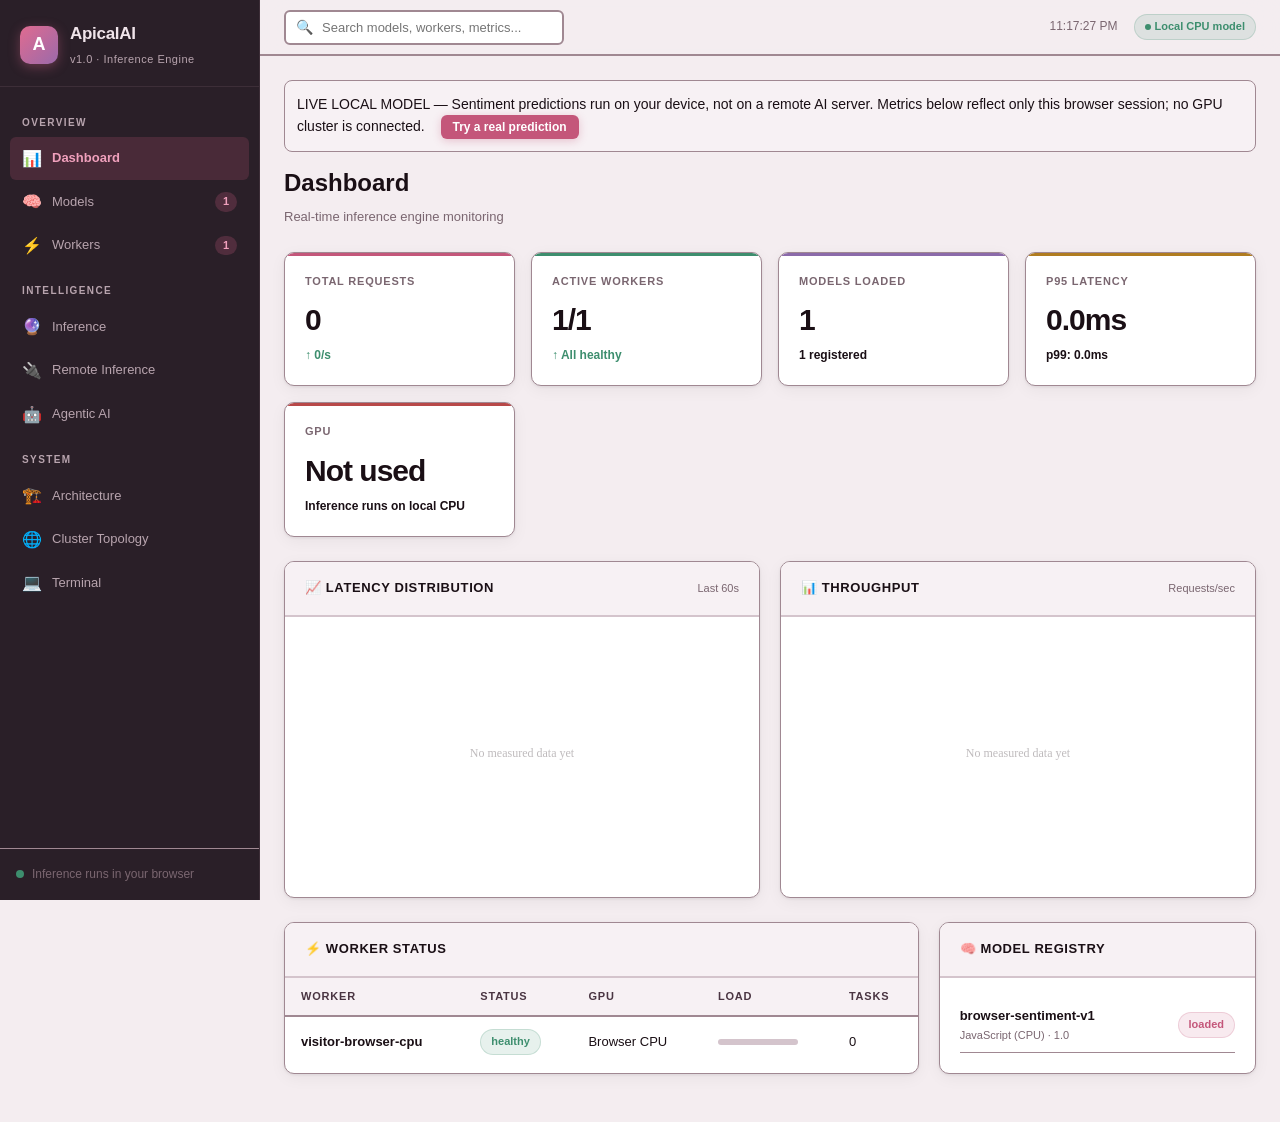
==== commit 2903b1f0: "Add explicit remote inference console and backend connection tests" ====
--- a/docs/index.html
+++ b/docs/index.html
@@ -36,6 +36,9 @@
       <div class="nav-section">Intelligence</div>
       <div class="nav-item" data-page="inference">
         <span class="icon">🔮</span> Inference
+      </div>
+      <div class="nav-item" data-page="remote">
+        <span class="icon">🔌</span> Remote Inference
       </div>
       <div class="nav-item" data-page="agents">
         <span class="icon">🤖</span> Agentic AI
